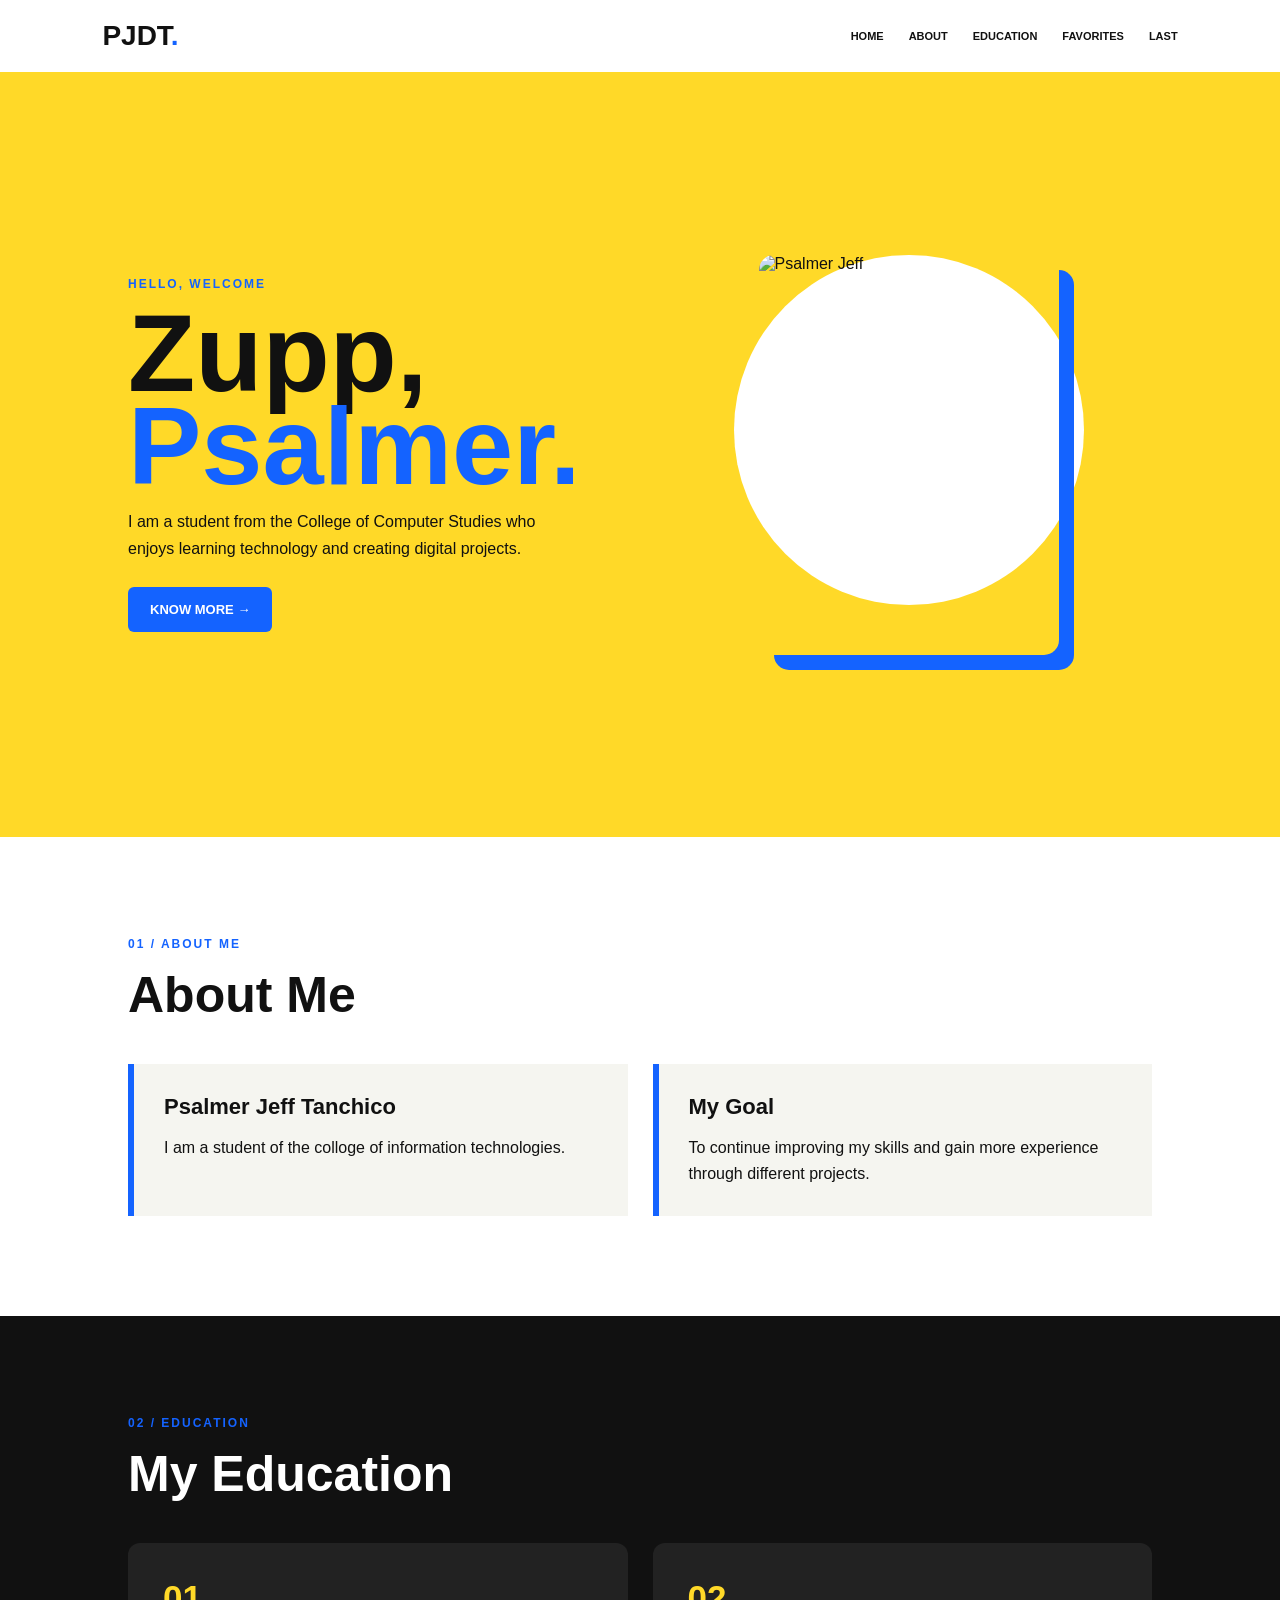
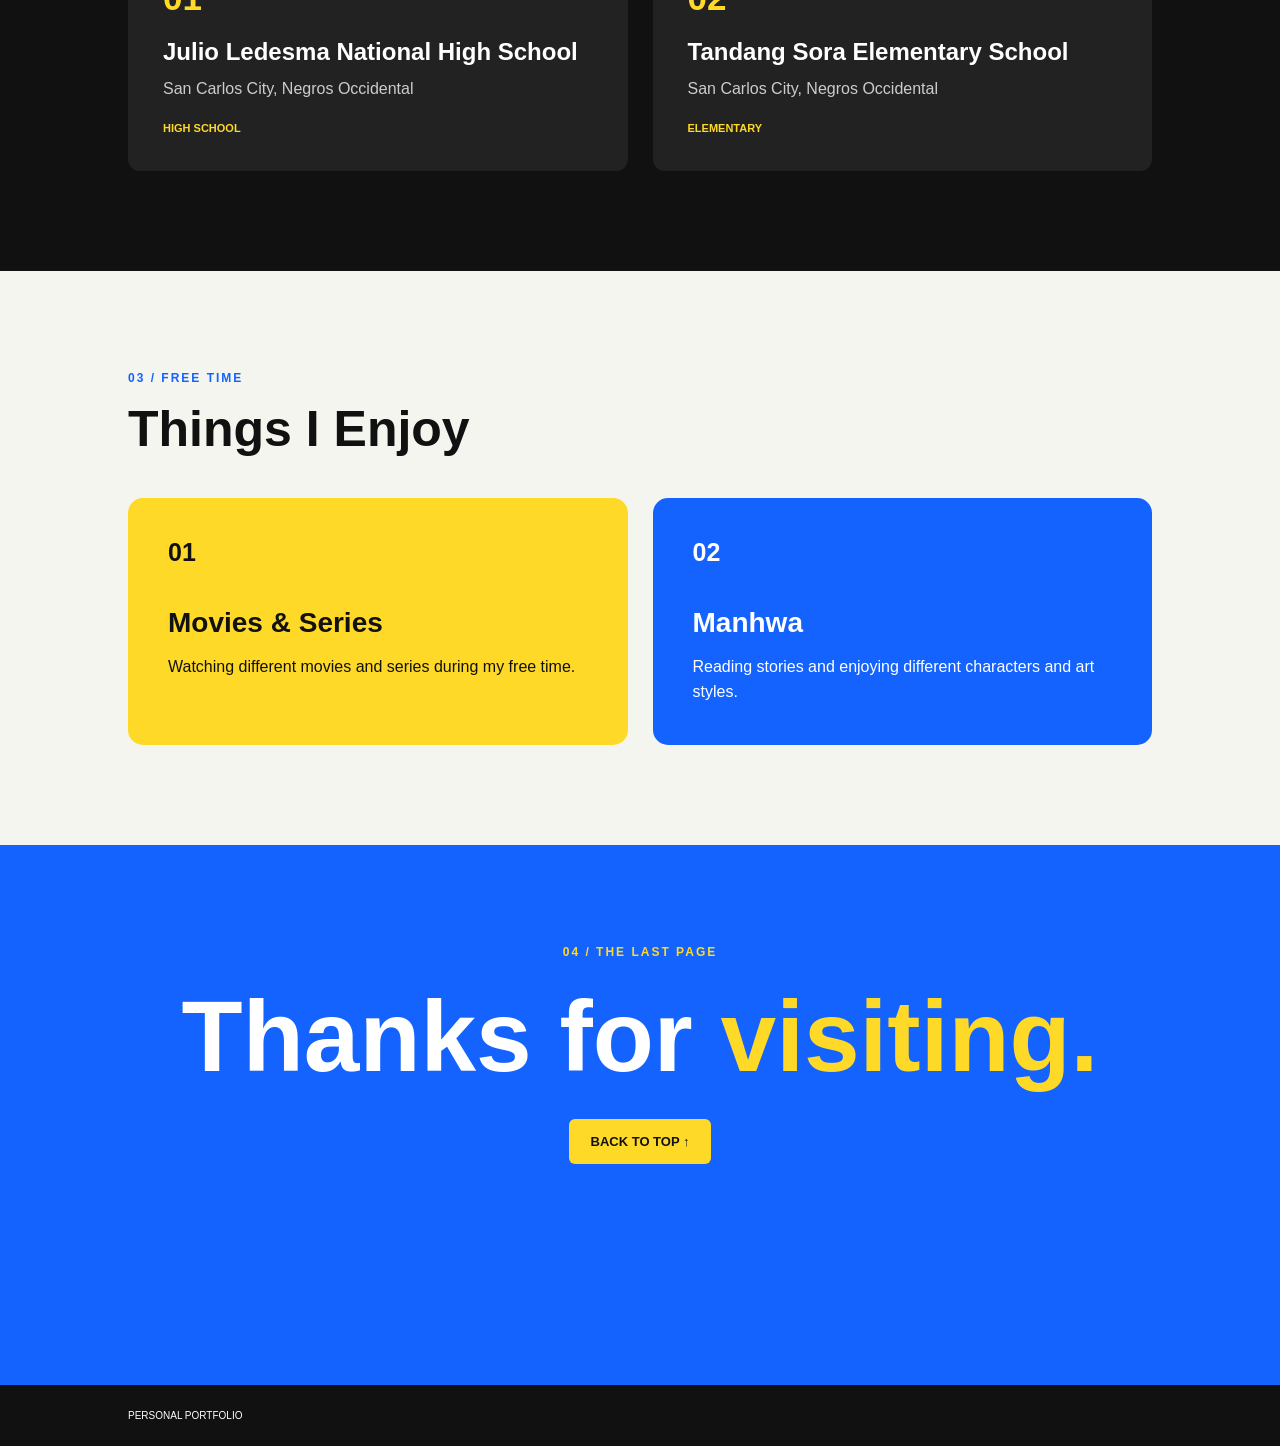
==== home.html @ 747f7e9e "modified:   home.html" ====
<!DOCTYPE html>
<html lang="en">

<head>

    <meta charset="UTF-8">

    <meta name="viewport"
          content="width=device-width, initial-scale=1.0">

    <title>Psalmer Jeff | Portfolio</title>

    <link rel="stylesheet" href="style.css">

</head>


<body>


<nav class="navbar">

    <a href="#home" class="logo">
        PJDT<span>.</span>
    </a>


    <div class="nav-links">

        <a href="#home">HOME</a>

        <a href="#about">ABOUT</a>

        <a href="#education">EDUCATION</a>

        <a href="#favorites">FAVORITES</a>

        <a href="#contact">LAST</a>

    </div>

</nav>



<!-- HOME -->

<section class="hero" id="home">

    <div class="hero-text">

        <p class="tag">HELLO, WELCOME</p>

        <h1>
            Zupp,
            <span>Psalmer.</span>
        </h1>

        <p>
            I am a student from the College of Computer
            Studies who enjoys learning technology and
            creating digital projects.
        </p>

        <a href="#about" class="main-button">
            KNOW MORE →
        </a>

    </div>


    <div class="hero-image">

        <div class="circle"></div>

        <img src="as.jpg"
             alt="Psalmer Jeff">

    </div>

</section>

<!-- ABOUT -->

<section class="about section" id="about">

    <p class="tag">01 / ABOUT ME</p>

    <h2>About Me</h2>

    <div class="about-box">

        <div>

            <h3>Psalmer Jeff Tanchico</h3>

            <p>
                I am a student of the colloge of information technologies.
            </p>

        </div>


        <div>

            <h3>My Goal</h3>

            <p>
                To continue improving my skills and gain
                more experience through different projects.
            </p>

        </div>

    </div>

</section>

<!-- EDUCATION -->

<section class="education section" id="education">

    <p class="tag">02 / EDUCATION</p>

    <h2>My Education</h2>


    <div class="education-layout">


        <div class="school-card">

            <div class="school-number">
                01
            </div>

            <h3>
                Julio Ledesma National High School
            </h3>

            <p>
                San Carlos City, Negros Occidental
            </p>

            <span>HIGH SCHOOL</span>

        </div>



        <div class="school-card">

            <div class="school-number">
                02
            </div>

            <h3>
                Tandang Sora Elementary School
            </h3>

            <p>
                San Carlos City, Negros Occidental
            </p>

            <span>ELEMENTARY</span>

        </div>


    </div>

</section>

<!-- FAVORITES -->

<section class="favorites section" id="favorites">

    <p class="tag">03 / FREE TIME</p>

    <h2>Things I Enjoy</h2>

    <div class="favorite-layout">


        <div class="favorite-card">

            <span>01</span>

            <h3>Movies & Series</h3>

            <p>
                Watching different movies and series
                during my free time.
            </p>

        </div>



        <div class="favorite-card">

            <span>02</span>

            <h3>Manhwa</h3>

            <p>
                Reading stories and enjoying different
                characters and art styles.
            </p>

        </div>


    </div>

</section>

<!-- LAST PAGE -->

<section class="contact" id="contact">

    <p class="tag">04 / THE LAST PAGE</p>

    <h2>
        Thanks for
        <span>visiting.</span>
    </h2>

    <a href="#home" class="main-button">
        BACK TO TOP ↑
    </a>

</section>


<footer>

    <span>PERSONAL PORTFOLIO</span>

</footer>


</body>

</html>
---- style.css ----
* {
    margin: 0;
    padding: 0;
    box-sizing: border-box;
}

html {
    scroll-behavior: smooth;
}

body {
    font-family: Arial, sans-serif;
    background: #f5f5f0;
    color: #111;
}

a {
    text-decoration: none;
    color: inherit;
}

img {
    max-width: 100%;
    display: block;
}


/* COLORS */

.logo span,
.tag,
h1 span,
.contact h2 span {
    color: #1463ff;
}


/* BUTTON */

.main-button {
    display: inline-block;
    margin-top: 25px;
    padding: 15px 22px;
    background: #1463ff;
    color: white;
    font-weight: bold;
    font-size: 13px;
    border-radius: 6px;
    transition: .3s;
}

.main-button:hover {
    background: #111;
    transform: translateY(-3px);
}
/* INDEX */

.cover-page {
    min-height: 100vh;
    background: #ffd928;
    padding: 30px;
}

.cover {
    max-width: 1200px;
    min-height: 90vh;
    margin: auto;
    padding: 30px 7%;
    background: #f5f5f0;
    border-radius: 20px;
}

.cover-nav,
.cover-footer {
    display: flex;
    justify-content: space-between;
    align-items: center;
}

.logo {
    font-size: 28px;
    font-weight: bold;
}

.cover-nav p,
.cover-footer {
    font-size: 11px;
    font-weight: bold;
}

.cover-content {
    min-height: 70vh;
    display: grid;
    grid-template-columns: 1fr 1fr;
    align-items: center;
    gap: 50px;
}

.cover-text h1 {
    margin-top: 15px;
    font-size: clamp(60px, 8vw, 110px);
    line-height: .85;
}

.cover-text p:not(.tag) {
    max-width: 400px;
    margin-top: 25px;
    line-height: 1.6;
}

.cover-image,
.hero-image {
    position: relative;
    display: flex;
    justify-content: center;
}

.cover-image img {
    width: 330px;
    height: 440px;
    object-fit: cover;
    position: relative;
    z-index: 2;
    border-radius: 15px;
}

.circle {
    position: absolute;
    width: 350px;
    height: 350px;
    background: #ffd928;
    border-radius: 50%;
    z-index: 1;
}


/* NAVIGATION */

.navbar {
    position: sticky;
    top: 0;
    z-index: 10;
    padding: 20px 8%;
    display: flex;
    justify-content: space-between;
    align-items: center;
    background: white;
}

.nav-links {
    display: flex;
    gap: 25px;
}

.nav-links a {
    font-size: 11px;
    font-weight: bold;
}

.nav-links a:hover {
    color: #1463ff;
}


/* HERO */

.hero {
    min-height: 85vh;
    padding: 80px 10%;
    display: grid;
    grid-template-columns: 1fr 1fr;
    align-items: center;
    gap: 50px;
    background: #ffd928;
}

.hero-text h1 {
    margin: 15px 0;
    font-size: clamp(60px, 9vw, 110px);
    line-height: .85;
}

.hero-text p:not(.tag) {
    max-width: 450px;
    line-height: 1.7;
}

.hero-image img {
    width: 300px;
    height: 400px;
    object-fit: cover;
    position: relative;
    z-index: 2;
    border-radius: 15px;
    box-shadow: 15px 15px #1463ff;
}

.hero-image .circle {
    background: white;
}


/* SECTIONS */

.section {
    padding: 100px 10%;
}

.section h2 {
    margin-top: 15px;
    font-size: 50px;
}

.tag {
    font-size: 12px;
    font-weight: bold;
    letter-spacing: 2px;
}


/* ABOUT */

.about {
    background: white;
}

.about-box {
    margin-top: 40px;
    display: grid;
    grid-template-columns: 1fr 1fr;
    gap: 25px;
}

.about-box div {
    padding: 30px;
    background: #f5f5f0;
    border-left: 6px solid #1463ff;
}

.about-box h3 {
    margin-bottom: 15px;
    font-size: 22px;
}

.about-box p {
    line-height: 1.6;
}


/* EDUCATION */

.education {
    background: #111;
    color: white;
}

.education-layout {
    margin-top: 40px;
    display: grid;
    grid-template-columns: 1fr 1fr;
    gap: 25px;
}

.school-card {
    padding: 35px;
    background: #222;
    border-radius: 12px;
}

.school-number {
    font-size: 35px;
    color: #ffd928;
    font-weight: bold;
}

.school-card h3 {
    margin: 20px 0 10px;
    font-size: 24px;
}

.school-card p {
    line-height: 1.6;
    color: #ccc;
}

.school-card span {
    display: inline-block;
    margin-top: 20px;
    color: #ffd928;
    font-size: 11px;
    font-weight: bold;
}


/* FAVORITES */

.favorites {
    background: #f5f5f0;
}

.favorite-layout {
    margin-top: 40px;
    display: grid;
    grid-template-columns: 1fr 1fr;
    gap: 25px;
}

.favorite-card {
    padding: 40px;
    background: #ffd928;
    border-radius: 15px;
}

.favorite-card:last-child {
    background: #1463ff;
    color: white;
}

.favorite-card span {
    font-size: 25px;
    font-weight: bold;
}

.favorite-card h3 {
    margin: 40px 0 15px;
    font-size: 28px;
}

.favorite-card p {
    line-height: 1.6;
}


/* CONTACT */

.contact {
    min-height: 60vh;
    padding: 100px 10%;
    text-align: center;
    background: #1463ff;
    color: white;
}

.contact .tag {
    color: #ffd928;
}

.contact h2 {
    margin-top: 20px;
    font-size: clamp(55px, 8vw, 100px);
}

.contact h2 span {
    color: #ffd928;
}

.contact .main-button {
    background: #ffd928;
    color: #111;
}


/* FOOTER */

footer {
    padding: 25px 10%;
    display: flex;
    justify-content: space-between;
    background: #111;
    color: white;
    font-size: 10px;
}


/* MOBILE */

@media (max-width: 700px) {

    .cover-content,
    .hero,
    .about-box,
    .education-layout,
    .favorite-layout {
        grid-template-columns: 1fr;
    }

    .cover-content {
        padding: 50px 0;
    }

    .cover-image {
        margin-top: 20px;
    }

    .nav-links {
        gap: 10px;
        flex-wrap: wrap;
        justify-content: flex-end;
    }

    .nav-links a {
        font-size: 9px;
    }

    .hero {
        text-align: center;
    }

    .hero-text p:not(.tag) {
        margin: auto;
    }

    .hero-image {
        margin-top: 30px;
    }

    .section {
        padding: 70px 8%;
    }

    footer,
    .cover-footer {
        flex-direction: column;
        gap: 10px;
        text-align: center;
    }

}
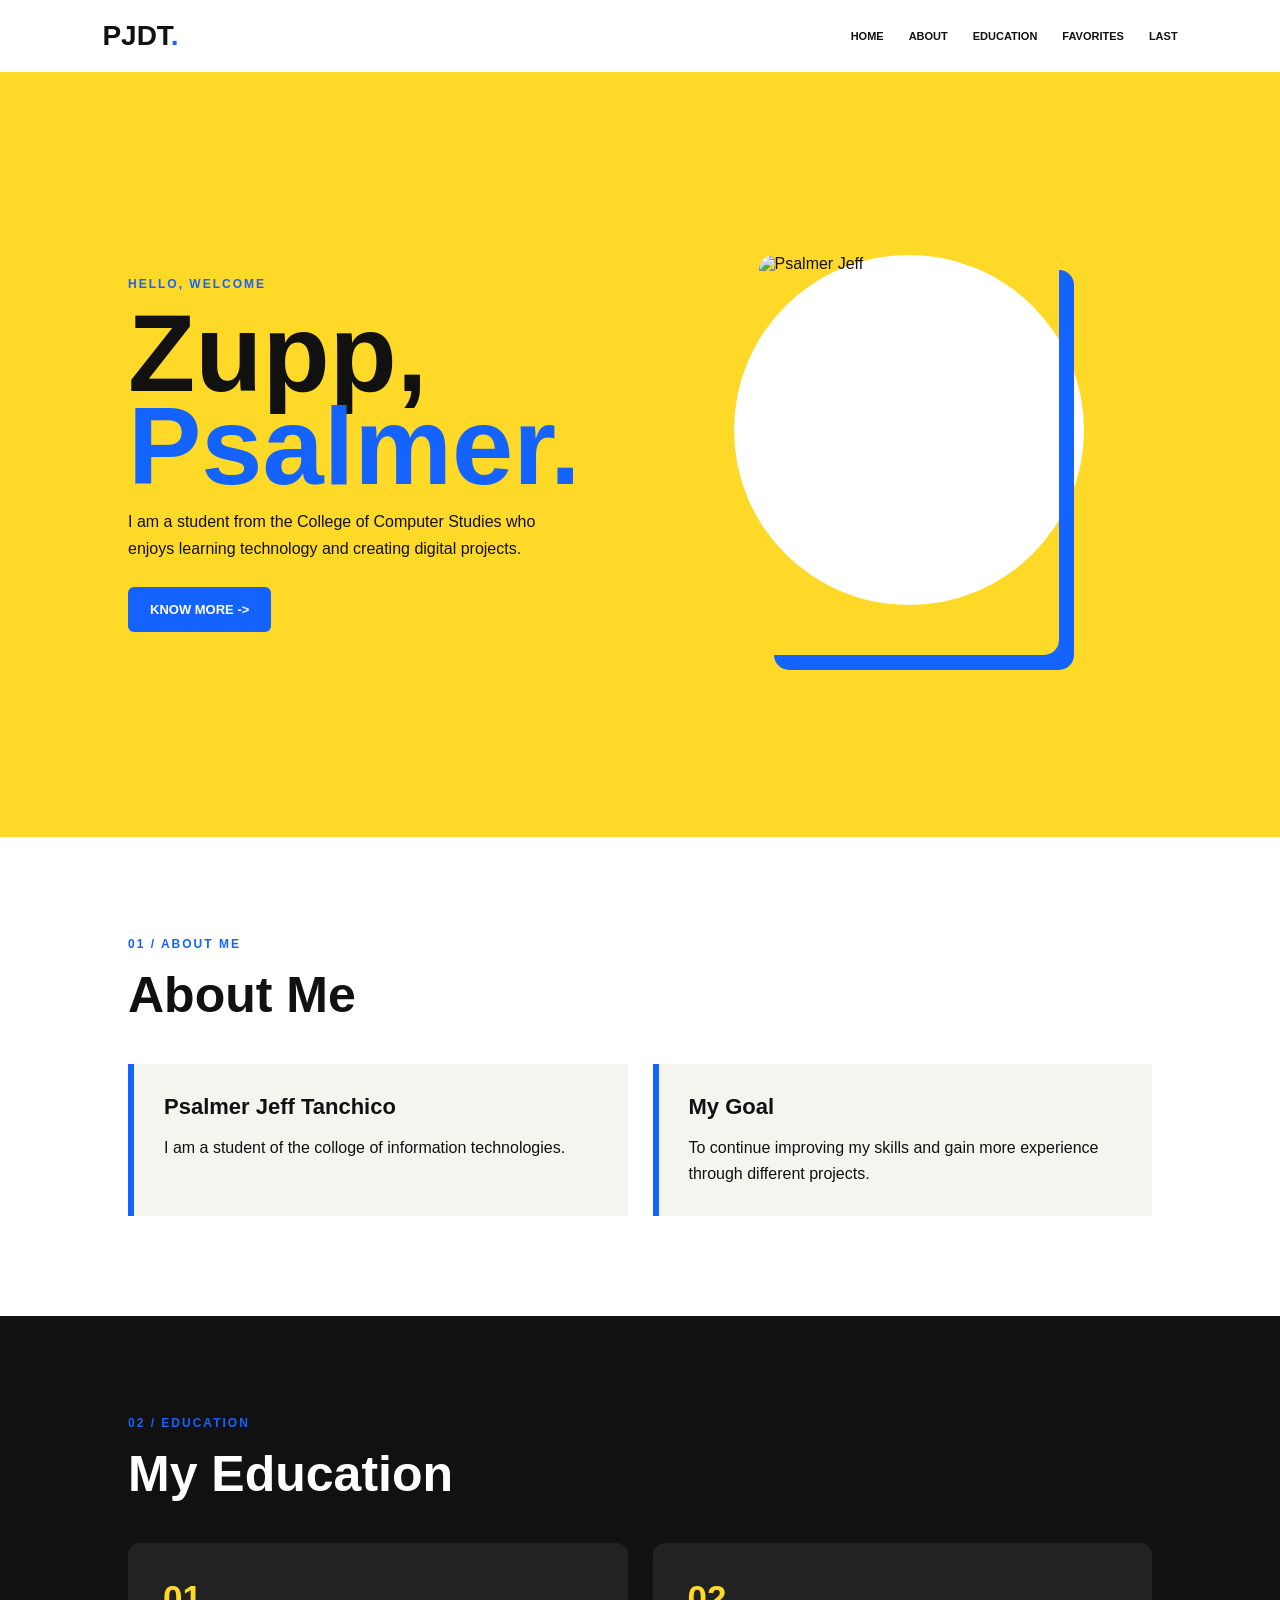
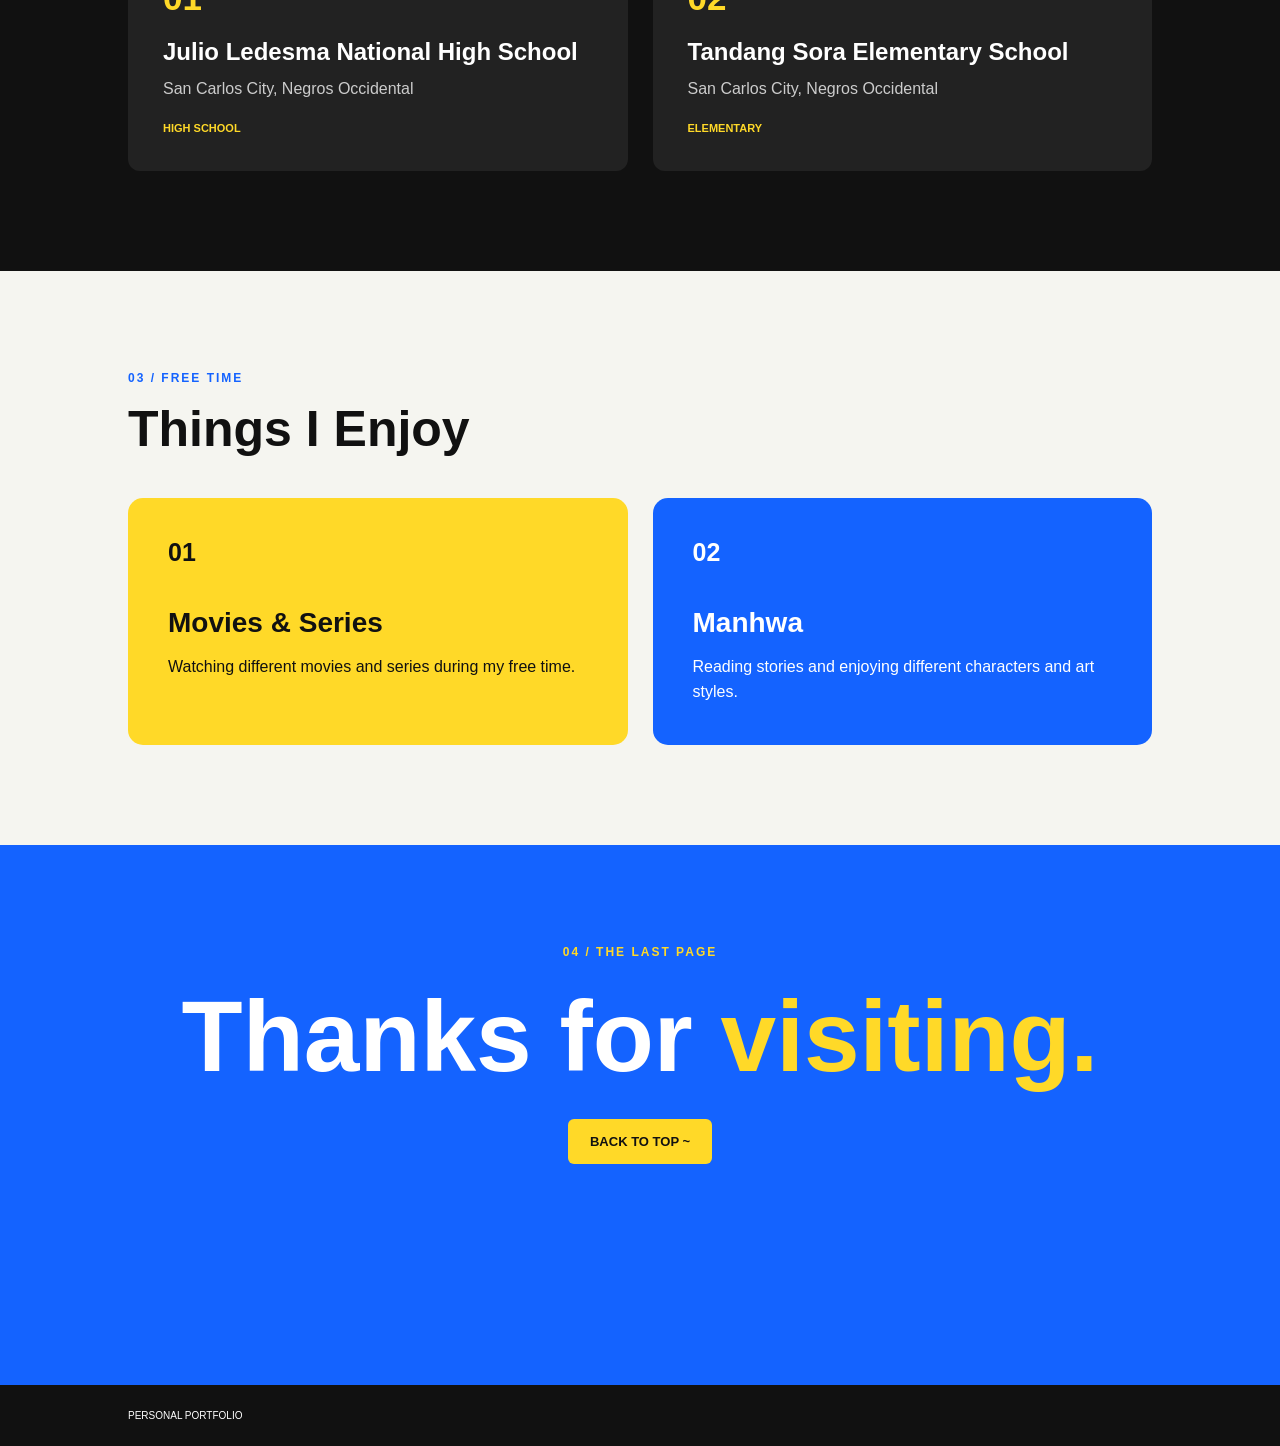
==== commit 9b719dff: "modified:   home.html modified:   index.html" ====
--- a/home.html
+++ b/home.html
@@ -63,7 +63,7 @@
         </p>
 
         <a href="#about" class="main-button">
-            KNOW MORE →
+            KNOW MORE ->
         </a>
 
     </div>
@@ -227,7 +227,7 @@
     </h2>
 
     <a href="#home" class="main-button">
-        BACK TO TOP ↑
+        BACK TO TOP ~
     </a>
 
 </section>
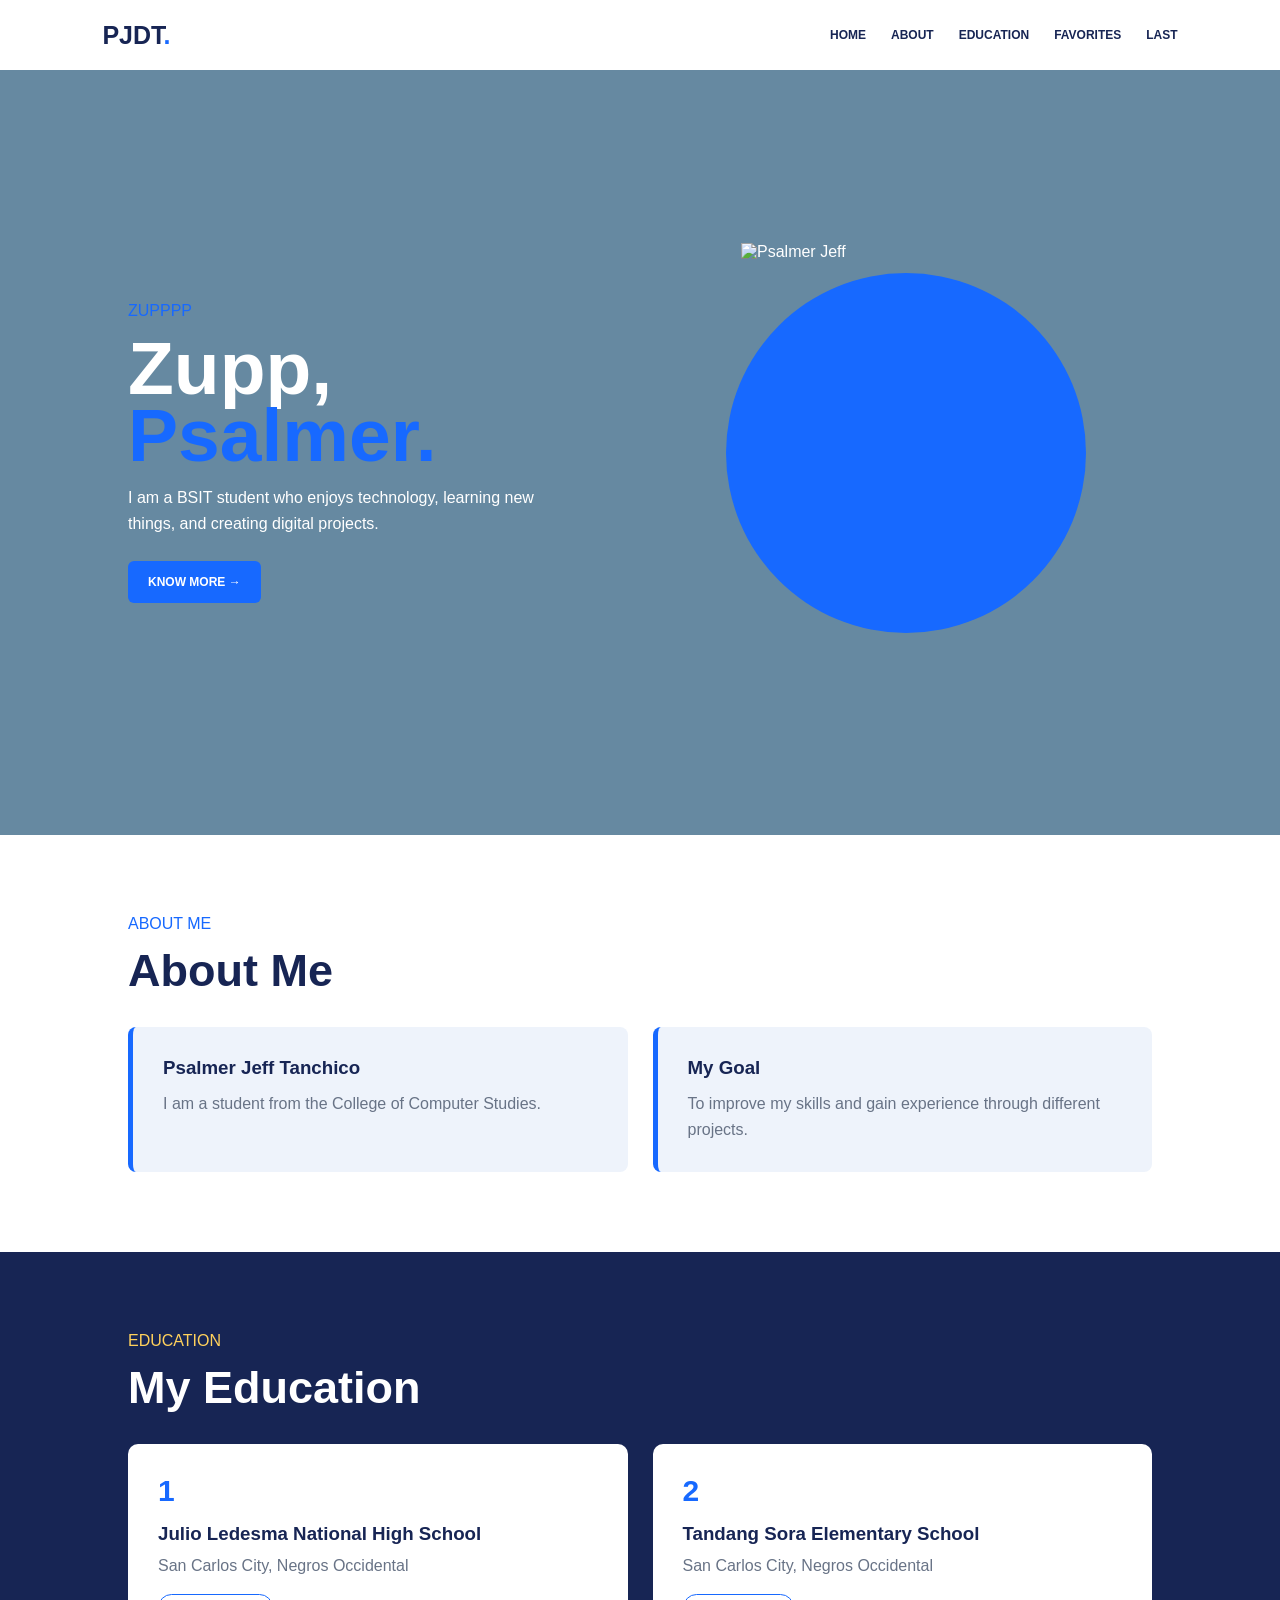
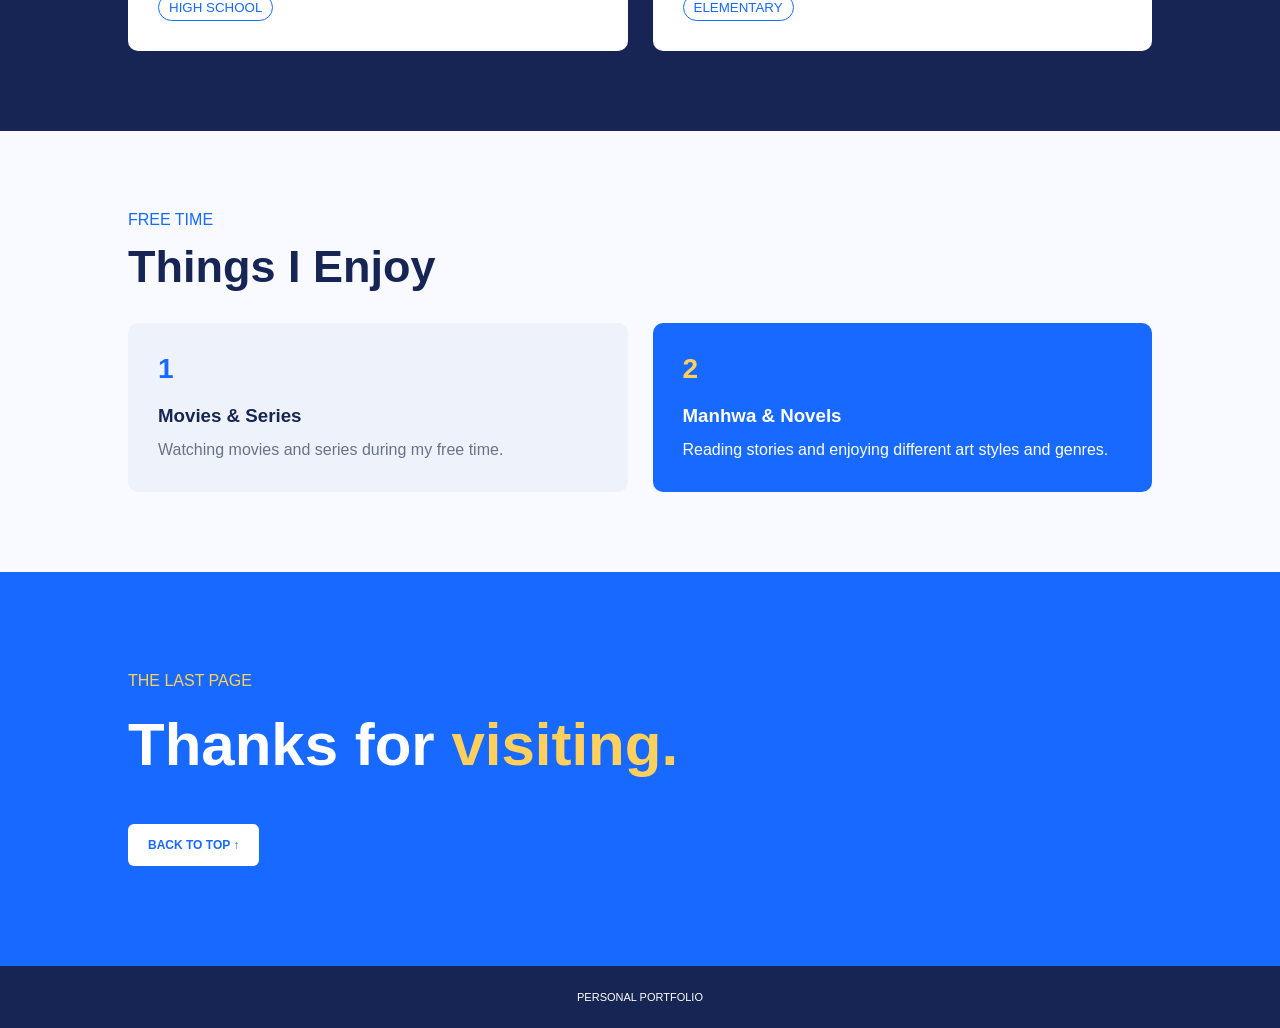
==== commit c23189d6: "modified:   home.html 	deleted:    index.html 	modified:   style.css     commit 1e2f3a4b5c6d7e8f9g0h" ====
--- a/home.html
+++ b/home.html
@@ -1,245 +1,147 @@
 <!DOCTYPE html>
 <html lang="en">
-
 <head>
-
     <meta charset="UTF-8">
-
-    <meta name="viewport"
-          content="width=device-width, initial-scale=1.0">
-
+    <meta name="viewport" content="width=device-width, initial-scale=1.0">
     <title>Psalmer Jeff | Portfolio</title>
-
     <link rel="stylesheet" href="style.css">
-
 </head>
-
 
 <body>
 
-
 <nav class="navbar">
-
-    <a href="#home" class="logo">
-        PJDT<span>.</span>
-    </a>
-
+    <a href="#home" class="logo">PJDT<span>.</span></a>
 
     <div class="nav-links">
-
         <a href="#home">HOME</a>
-
         <a href="#about">ABOUT</a>
-
         <a href="#education">EDUCATION</a>
-
         <a href="#favorites">FAVORITES</a>
-
         <a href="#contact">LAST</a>
-
     </div>
-
 </nav>
-
-
-
-<!-- HOME -->
 
 <section class="hero" id="home">
 
     <div class="hero-text">
-
-        <p class="tag">HELLO, WELCOME</p>
+        <p class="tag">ZUPPPP</p>
 
         <h1>
-            Zupp,
+            Zupp,<br>
             <span>Psalmer.</span>
         </h1>
 
         <p>
-            I am a student from the College of Computer
-            Studies who enjoys learning technology and
-            creating digital projects.
+            I am a BSIT student who enjoys technology,
+            learning new things, and creating digital projects.
         </p>
 
-        <a href="#about" class="main-button">
-            KNOW MORE ->
-        </a>
-
+        <a href="#about" class="button">KNOW MORE →</a>
     </div>
 
-
     <div class="hero-image">
-
         <div class="circle"></div>
-
-        <img src="as.jpg"
-             alt="Psalmer Jeff">
-
+        <img src="as.jpg" alt="Psalmer Jeff">
     </div>
 
 </section>
 
-<!-- ABOUT -->
+<section class="section about" id="about">
 
-<section class="about section" id="about">
-
-    <p class="tag">01 / ABOUT ME</p>
-
+    <p class="tag"> ABOUT ME</p>
     <h2>About Me</h2>
 
-    <div class="about-box">
+    <div class="cards">
 
-        <div>
-
+        <div class="card">
             <h3>Psalmer Jeff Tanchico</h3>
-
             <p>
-                I am a student of the colloge of information technologies.
+                I am a student from the College of
+                Computer Studies.
             </p>
-
         </div>
 
-
-        <div>
-
+        <div class="card">
             <h3>My Goal</h3>
-
             <p>
-                To continue improving my skills and gain
-                more experience through different projects.
+                To improve my skills and gain experience
+                through different projects.
             </p>
-
         </div>
 
     </div>
 
 </section>
 
-<!-- EDUCATION -->
+<section class="section education" id="education">
 
-<section class="education section" id="education">
-
-    <p class="tag">02 / EDUCATION</p>
-
+    <p class="tag">EDUCATION</p>
     <h2>My Education</h2>
 
+    <div class="cards">
 
-    <div class="education-layout">
-
-
-        <div class="school-card">
-
-            <div class="school-number">
-                01
-            </div>
-
-            <h3>
-                Julio Ledesma National High School
-            </h3>
-
-            <p>
-                San Carlos City, Negros Occidental
-            </p>
-
-            <span>HIGH SCHOOL</span>
-
+        <div class="school">
+            <b>1</b>
+            <h3>Julio Ledesma National High School</h3>
+            <p>San Carlos City, Negros Occidental</p>
+            <small>HIGH SCHOOL</small>
         </div>
 
-
-
-        <div class="school-card">
-
-            <div class="school-number">
-                02
-            </div>
-
-            <h3>
-                Tandang Sora Elementary School
-            </h3>
-
-            <p>
-                San Carlos City, Negros Occidental
-            </p>
-
-            <span>ELEMENTARY</span>
-
+        <div class="school">
+            <b>2</b>
+            <h3>Tandang Sora Elementary School</h3>
+            <p>San Carlos City, Negros Occidental</p>
+            <small>ELEMENTARY</small>
         </div>
-
 
     </div>
 
 </section>
 
-<!-- FAVORITES -->
+<section class="section favorites" id="favorites">
 
-<section class="favorites section" id="favorites">
-
-    <p class="tag">03 / FREE TIME</p>
-
+    <p class="tag">FREE TIME</p>
     <h2>Things I Enjoy</h2>
 
-    <div class="favorite-layout">
+    <div class="cards">
 
-
-        <div class="favorite-card">
-
-            <span>01</span>
-
+        <div class="favorite">
+            <b>1</b>
             <h3>Movies & Series</h3>
-
             <p>
-                Watching different movies and series
-                during my free time.
+                Watching movies and series during
+                my free time.
             </p>
-
         </div>
 
-
-
-        <div class="favorite-card">
-
-            <span>02</span>
-
-            <h3>Manhwa</h3>
-
+        <div class="favorite blue">
+            <b>2</b>
+            <h3>Manhwa & Novels</h3>
             <p>
-                Reading stories and enjoying different
-                characters and art styles.
+                Reading stories and enjoying
+                different art styles and genres.
             </p>
-
         </div>
-
 
     </div>
 
 </section>
 
-<!-- LAST PAGE -->
-
 <section class="contact" id="contact">
 
-    <p class="tag">04 / THE LAST PAGE</p>
+    <p class="tag">THE LAST PAGE</p>
 
     <h2>
-        Thanks for
-        <span>visiting.</span>
+        Thanks for <span>visiting.</span>
     </h2>
 
-    <a href="#home" class="main-button">
-        BACK TO TOP ~
-    </a>
+    <a href="#home" class="button">BACK TO TOP ↑</a>
 
 </section>
 
-
 <footer>
-
-    <span>PERSONAL PORTFOLIO</span>
-
+    PERSONAL PORTFOLIO
 </footer>
 
-
 </body>
-
 </html>
--- a/style.css
+++ b/style.css
@@ -10,8 +10,8 @@
 
 body {
     font-family: Arial, sans-serif;
-    background: #f5f5f0;
-    color: #111;
+    color: #172554;
+    background: white;
 }
 
 a {
@@ -19,410 +19,292 @@
     color: inherit;
 }
 
-img {
-    max-width: 100%;
-    display: block;
-}
-
-
-/* COLORS */
-
-.logo span,
-.tag,
-h1 span,
-.contact h2 span {
-    color: #1463ff;
-}
-
-
-/* BUTTON */
-
-.main-button {
-    display: inline-block;
-    margin-top: 25px;
-    padding: 15px 22px;
-    background: #1463ff;
-    color: white;
-    font-weight: bold;
-    font-size: 13px;
-    border-radius: 6px;
-    transition: .3s;
-}
-
-.main-button:hover {
-    background: #111;
-    transform: translateY(-3px);
-}
-/* INDEX */
-
-.cover-page {
-    min-height: 100vh;
-    background: #ffd928;
-    padding: 30px;
-}
-
-.cover {
-    max-width: 1200px;
-    min-height: 90vh;
-    margin: auto;
-    padding: 30px 7%;
-    background: #f5f5f0;
-    border-radius: 20px;
-}
-
-.cover-nav,
-.cover-footer {
+/* NAVBAR */
+
+.navbar {
+    height: 70px;
+    padding: 0 8%;
     display: flex;
     justify-content: space-between;
     align-items: center;
+    background: white;
+    position: sticky;
+    top: 0;
+    z-index: 10;
 }
 
 .logo {
-    font-size: 28px;
+    font-size: 25px;
     font-weight: bold;
 }
 
-.cover-nav p,
-.cover-footer {
-    font-size: 11px;
+.logo span,
+.tag,
+.hero h1 span {
+    color: #1769ff;
+}
+
+.nav-links {
+    display: flex;
+    gap: 25px;
+}
+
+.nav-links a {
+    font-size: 12px;
     font-weight: bold;
 }
 
-.cover-content {
-    min-height: 70vh;
+.nav-links a:hover {
+    color: #1769ff;
+}
+
+/* HOME */
+
+.hero {
+    min-height: 85vh;
+    padding: 70px 10%;
     display: grid;
     grid-template-columns: 1fr 1fr;
     align-items: center;
-    gap: 50px;
-}
-
-.cover-text h1 {
-    margin-top: 15px;
-    font-size: clamp(60px, 8vw, 110px);
-    line-height: .85;
-}
-
-.cover-text p:not(.tag) {
-    max-width: 400px;
+    gap: 40px;
+    background: #6689a1;
+    color: white;
+}
+
+.hero h1 {
+    margin: 15px 0;
+    font-size: 75px;
+    line-height: .9;
+}
+
+.hero-text > p:not(.tag) {
+    max-width: 430px;
+    line-height: 1.6;
+}
+
+.button {
+    display: inline-block;
     margin-top: 25px;
-    line-height: 1.6;
-}
-
-.cover-image,
+    padding: 14px 20px;
+    background: #1769ff;
+    color: white;
+    border-radius: 6px;
+    font-size: 12px;
+    font-weight: bold;
+}
+
+/* IMAGE */
+
 .hero-image {
     position: relative;
     display: flex;
     justify-content: center;
-}
-
-.cover-image img {
+    align-items: center;
+}
+
+.hero-image img {
     width: 330px;
-    height: 440px;
+    height: 420px;
     object-fit: cover;
     position: relative;
     z-index: 2;
-    border-radius: 15px;
 }
 
 .circle {
     position: absolute;
-    width: 350px;
-    height: 350px;
-    background: #ffd928;
+    width: 360px;
+    height: 360px;
+    background: #1769ff;
     border-radius: 50%;
-    z-index: 1;
-}
-
-
-/* NAVIGATION */
-
-.navbar {
-    position: sticky;
-    top: 0;
-    z-index: 10;
-    padding: 20px 8%;
-    display: flex;
-    justify-content: space-between;
-    align-items: center;
-    background: white;
-}
-
-.nav-links {
-    display: flex;
-    gap: 25px;
-}
-
-.nav-links a {
-    font-size: 11px;
-    font-weight: bold;
-}
-
-.nav-links a:hover {
-    color: #1463ff;
-}
-
-
-/* HERO */
-
-.hero {
-    min-height: 85vh;
+}
+
+/* SECTIONS */
+
+.section {
     padding: 80px 10%;
-    display: grid;
-    grid-template-columns: 1fr 1fr;
-    align-items: center;
-    gap: 50px;
-    background: #ffd928;
-}
-
-.hero-text h1 {
-    margin: 15px 0;
-    font-size: clamp(60px, 9vw, 110px);
-    line-height: .85;
-}
-
-.hero-text p:not(.tag) {
-    max-width: 450px;
-    line-height: 1.7;
-}
-
-.hero-image img {
-    width: 300px;
-    height: 400px;
-    object-fit: cover;
-    position: relative;
-    z-index: 2;
-    border-radius: 15px;
-    box-shadow: 15px 15px #1463ff;
-}
-
-.hero-image .circle {
-    background: white;
-}
-
-
-/* SECTIONS */
-
-.section {
-    padding: 100px 10%;
 }
 
 .section h2 {
-    margin-top: 15px;
-    font-size: 50px;
-}
-
-.tag {
-    font-size: 12px;
-    font-weight: bold;
-    letter-spacing: 2px;
-}
-
-
-/* ABOUT */
-
-.about {
-    background: white;
-}
-
-.about-box {
-    margin-top: 40px;
+    margin: 12px 0 30px;
+    font-size: 45px;
+}
+
+.cards {
     display: grid;
     grid-template-columns: 1fr 1fr;
     gap: 25px;
 }
 
-.about-box div {
+/* ABOUT */
+
+.about {
+    background: white;
+}
+
+.card {
     padding: 30px;
-    background: #f5f5f0;
-    border-left: 6px solid #1463ff;
-}
-
-.about-box h3 {
-    margin-bottom: 15px;
-    font-size: 22px;
-}
-
-.about-box p {
+    background: #eef3fb;
+    border-left: 5px solid #1769ff;
+    border-radius: 8px;
+}
+
+.card h3 {
+    margin-bottom: 12px;
+}
+
+.card p,
+.school p,
+.favorite p {
+    color: #687386;
     line-height: 1.6;
 }
 
-
 /* EDUCATION */
 
 .education {
-    background: #111;
-    color: white;
-}
-
-.education-layout {
-    margin-top: 40px;
-    display: grid;
-    grid-template-columns: 1fr 1fr;
-    gap: 25px;
-}
-
-.school-card {
-    padding: 35px;
-    background: #222;
-    border-radius: 12px;
-}
-
-.school-number {
-    font-size: 35px;
-    color: #ffd928;
-    font-weight: bold;
-}
-
-.school-card h3 {
+    background: #172554;
+    color: white;
+}
+
+.education .tag {
+    color: #ffd15c;
+}
+
+.school {
+    padding: 30px;
+    background: white;
+    color: #172554;
+    border-radius: 10px;
+}
+
+.school b {
+    font-size: 30px;
+    color: #1769ff;
+}
+
+.school h3 {
+    margin: 15px 0 8px;
+}
+
+.school small {
+    display: inline-block;
+    margin-top: 15px;
+    color: #1769ff;
+    border: 1px solid #1769ff;
+    padding: 5px 10px;
+    border-radius: 20px;
+}
+
+/* FAVORITES */
+
+.favorites {
+    background: #f8faff;
+}
+
+.favorite {
+    padding: 30px;
+    background: #eef3fb;
+    border-radius: 10px;
+}
+
+.favorite.blue {
+    background: #1769ff;
+    color: white;
+}
+
+.favorite b {
+    font-size: 28px;
+    color: #1769ff;
+}
+
+.favorite.blue b {
+    color: #ffd15c;
+}
+
+.favorite h3 {
     margin: 20px 0 10px;
-    font-size: 24px;
-}
-
-.school-card p {
-    line-height: 1.6;
-    color: #ccc;
-}
-
-.school-card span {
-    display: inline-block;
-    margin-top: 20px;
-    color: #ffd928;
+}
+
+.favorite.blue p {
+    color: white;
+}
+
+/* LAST */
+
+.contact {
+    padding: 100px 10%;
+    background: #1769ff;
+    color: white;
+}
+
+.contact .tag {
+    color: #ffd15c;
+}
+
+.contact h2 {
+    margin: 20px 0;
+    font-size: 60px;
+}
+
+.contact h2 span {
+    color: #ffd15c;
+}
+
+.contact .button {
+    background: white;
+    color: #1769ff;
+}
+
+/* FOOTER */
+
+footer {
+    padding: 25px;
+    text-align: center;
+    background: #172554;
+    color: white;
     font-size: 11px;
-    font-weight: bold;
-}
-
-
-/* FAVORITES */
-
-.favorites {
-    background: #f5f5f0;
-}
-
-.favorite-layout {
-    margin-top: 40px;
-    display: grid;
-    grid-template-columns: 1fr 1fr;
-    gap: 25px;
-}
-
-.favorite-card {
-    padding: 40px;
-    background: #ffd928;
-    border-radius: 15px;
-}
-
-.favorite-card:last-child {
-    background: #1463ff;
-    color: white;
-}
-
-.favorite-card span {
-    font-size: 25px;
-    font-weight: bold;
-}
-
-.favorite-card h3 {
-    margin: 40px 0 15px;
-    font-size: 28px;
-}
-
-.favorite-card p {
-    line-height: 1.6;
-}
-
-
-/* CONTACT */
-
-.contact {
-    min-height: 60vh;
-    padding: 100px 10%;
-    text-align: center;
-    background: #1463ff;
-    color: white;
-}
-
-.contact .tag {
-    color: #ffd928;
-}
-
-.contact h2 {
-    margin-top: 20px;
-    font-size: clamp(55px, 8vw, 100px);
-}
-
-.contact h2 span {
-    color: #ffd928;
-}
-
-.contact .main-button {
-    background: #ffd928;
-    color: #111;
-}
-
-
-/* FOOTER */
-
-footer {
-    padding: 25px 10%;
-    display: flex;
-    justify-content: space-between;
-    background: #111;
-    color: white;
-    font-size: 10px;
-}
-
+}
 
 /* MOBILE */
 
 @media (max-width: 700px) {
-
-    .cover-content,
-    .hero,
-    .about-box,
-    .education-layout,
-    .favorite-layout {
-        grid-template-columns: 1fr;
-    }
-
-    .cover-content {
-        padding: 50px 0;
-    }
-
-    .cover-image {
-        margin-top: 20px;
-    }
 
     .nav-links {
         gap: 10px;
-        flex-wrap: wrap;
-        justify-content: flex-end;
     }
 
     .nav-links a {
         font-size: 9px;
     }
 
+    .hero,
+    .cards {
+        grid-template-columns: 1fr;
+    }
+
     .hero {
         text-align: center;
     }
 
-    .hero-text p:not(.tag) {
-        margin: auto;
-    }
-
-    .hero-image {
-        margin-top: 30px;
+    .hero h1 {
+        font-size: 55px;
+    }
+
+    .hero-image img {
+        width: 250px;
+        height: 330px;
+    }
+
+    .circle {
+        width: 290px;
+        height: 290px;
     }
 
     .section {
-        padding: 70px 8%;
-    }
-
-    footer,
-    .cover-footer {
-        flex-direction: column;
-        gap: 10px;
-        text-align: center;
-    }
-
+        padding: 65px 8%;
+    }
+
+    .contact h2 {
+        font-size: 45px;
+    }
 }
